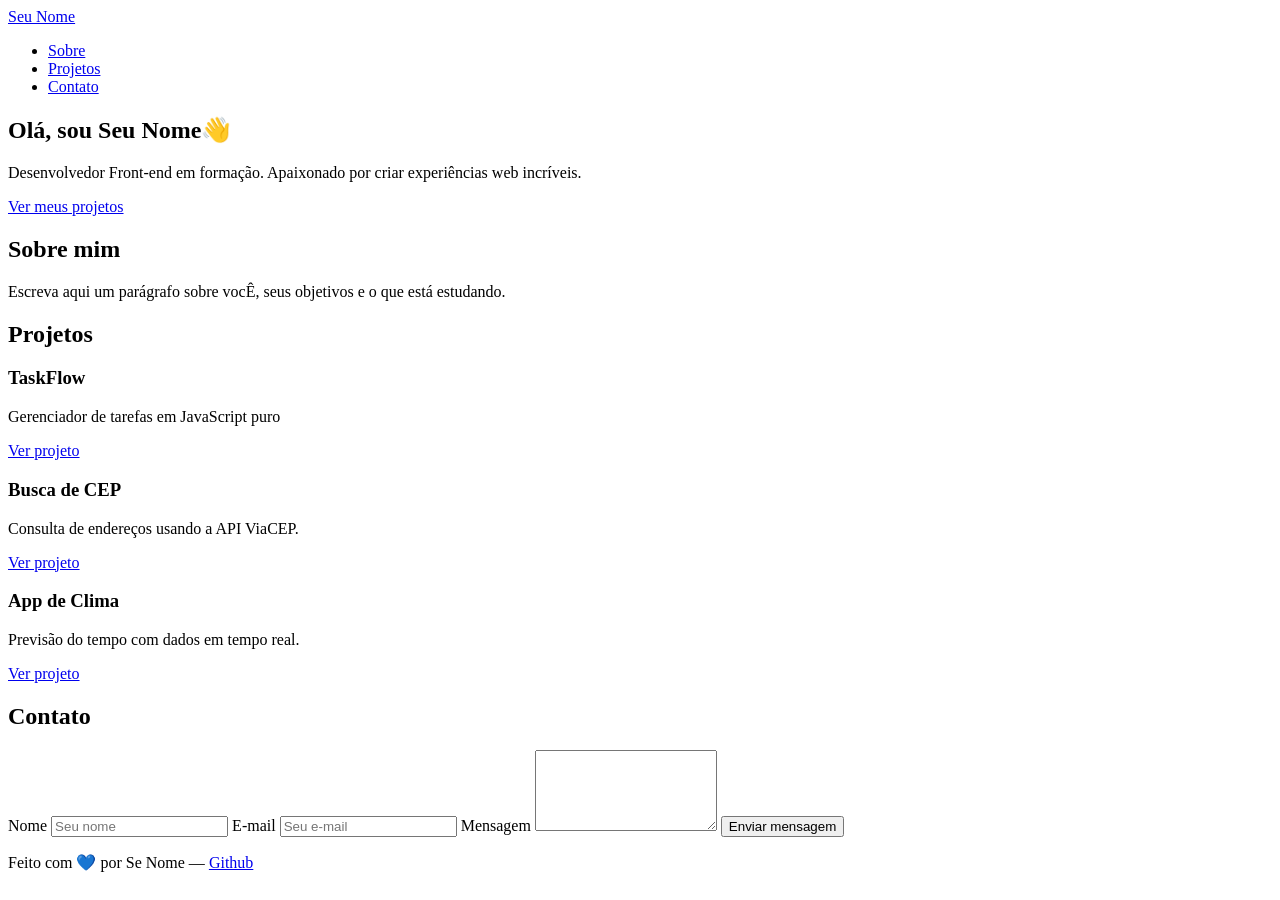
==== portfolio/index.html @ 0a6bc1ca "study: semantic HTML structure portfolio" ====
<!DOCTYPE html>
<html lang="pt-BR">

<head>
    <meta charset="UTF-8">
    <meta name="stylesheet" href="style.css">
</head>
<body>
    <header>
        <nav>
            <a href="#" class="logo">Seu Nome</a>
            <ul>
                <li><a href="#sobre">Sobre</a></li>
                <li><a href="#projetos">Projetos</a></li>
                <li><a href="#contato">Contato</a></li>
            </ul>
        </nav>
    </header>
    <main>
        <section id="hero">
            <h1>Olá, sou <span>Seu Nome</span>👋</h1>
            <p>Desenvolvedor Front-end em formação. Apaixonado por criar experiências web incríveis.</p>
            <a href="#projetos" class="btn">Ver meus projetos</a>
        </section>
        <section id="#sobre">
            <h2>Sobre mim</h2>
            <p>Escreva aqui um parágrafo sobre vocÊ, seus objetivos e o que está estudando.</p>
        </section>       
        <section id="#projetos">
            <h2>Projetos</h3>
            <article class="card">
                <h3>TaskFlow</h3>
                <p>Gerenciador de tarefas em JavaScript puro</p>
                <a href="#">Ver projeto</a>
            </article>
            <article class="card">
                <h3>Busca de CEP</h3>
                <p>Consulta de endereços usando a API ViaCEP.</p>
                <a href="#">Ver projeto</a>
            </article>
            <article class="card">
                <h3>App de Clima</h3>
                <p>Previsão do tempo com dados em tempo real.</p>
                <a href="#">Ver projeto</a>
            </article>
        </section>       
        <section id="#contato">
            <h2>Contato</h2>
            <form>
                <label for="nome">Nome</label>
                <input type="text" id="nome" placeholder="Seu nome">
                <label for="email">E-mail</label>
                <input type="email" id="email" placeholder="Seu e-mail">
                <label for="mensagem">Mensagem</label>
                <textarea name="mensagem" id="mensagem" rows="5"></textarea>
                <button type="submit">Enviar mensagem</button>
            </form>
        </section>       
    </main>
    <footer>
        <p>Feito com 💙 por Se Nome &mdash; <a href="https://github.com/das-ti">Github</a></p>
    </footer>
</body>
</html>
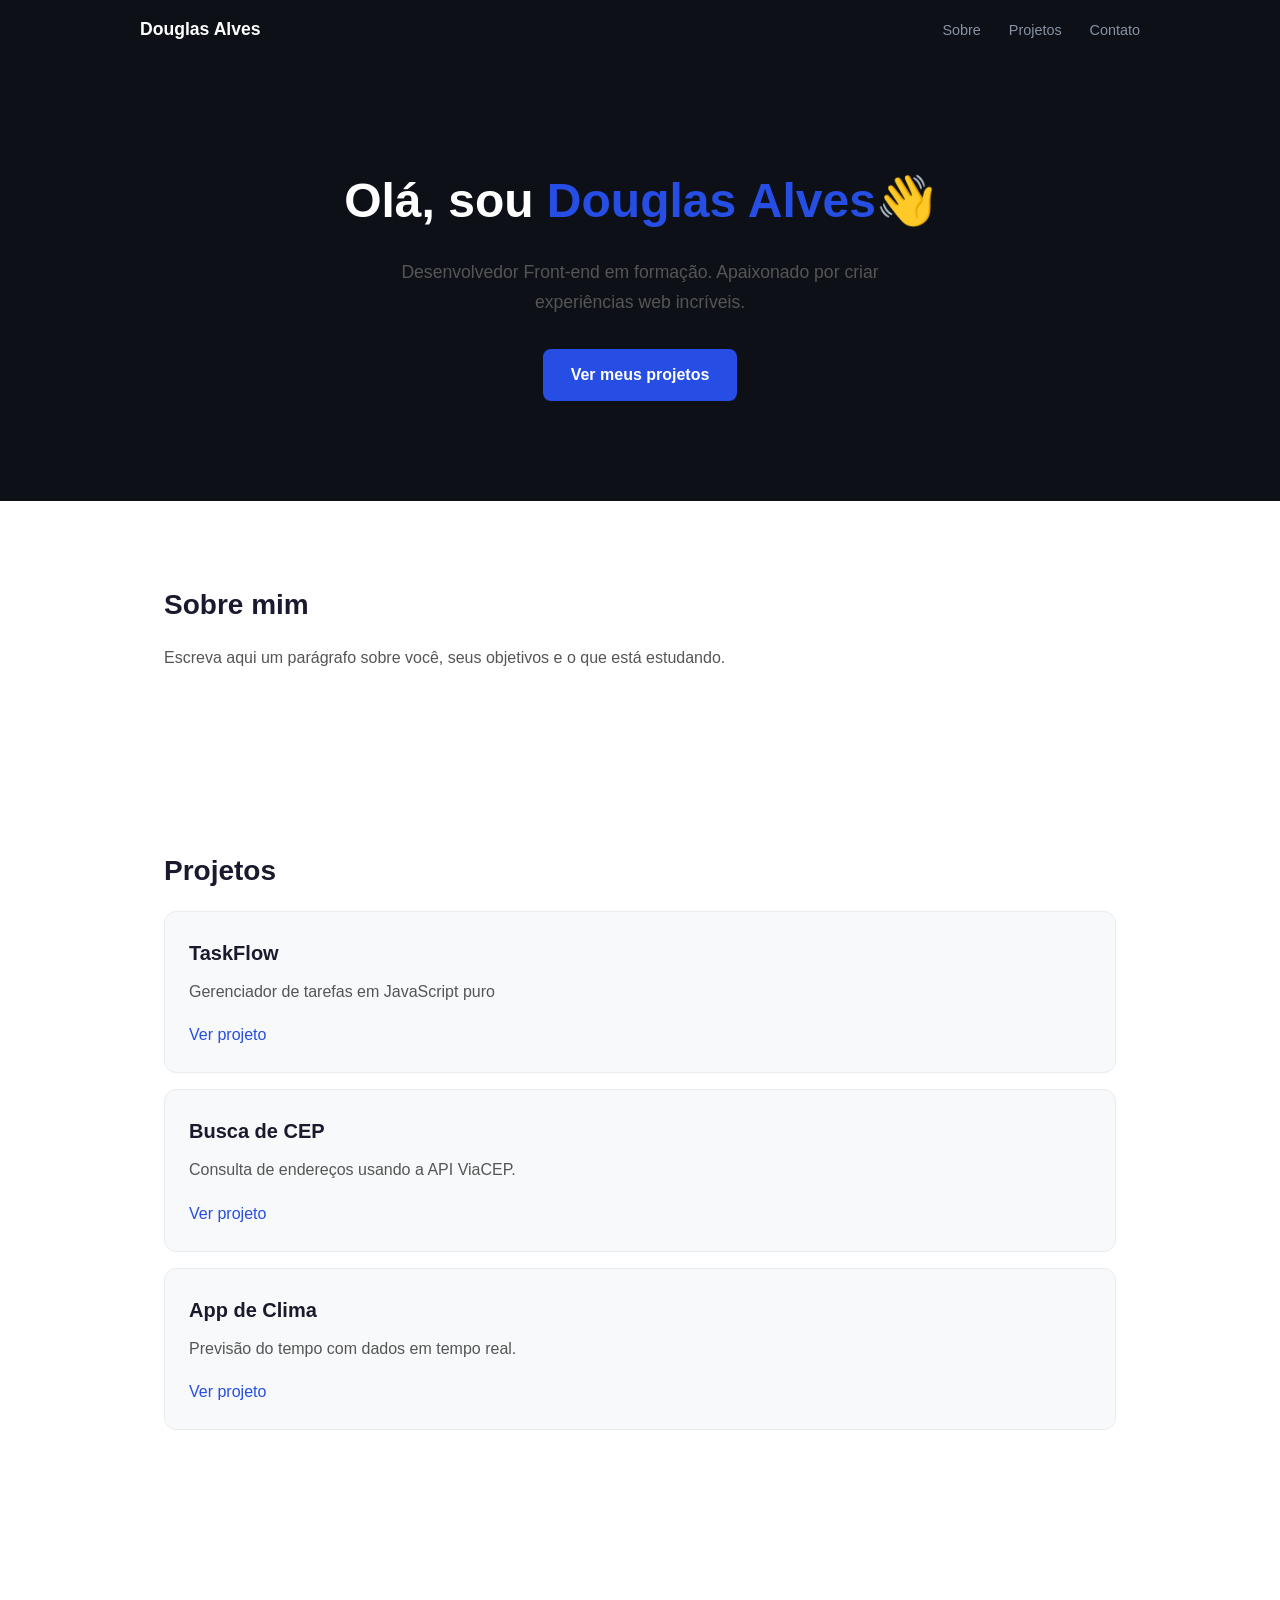
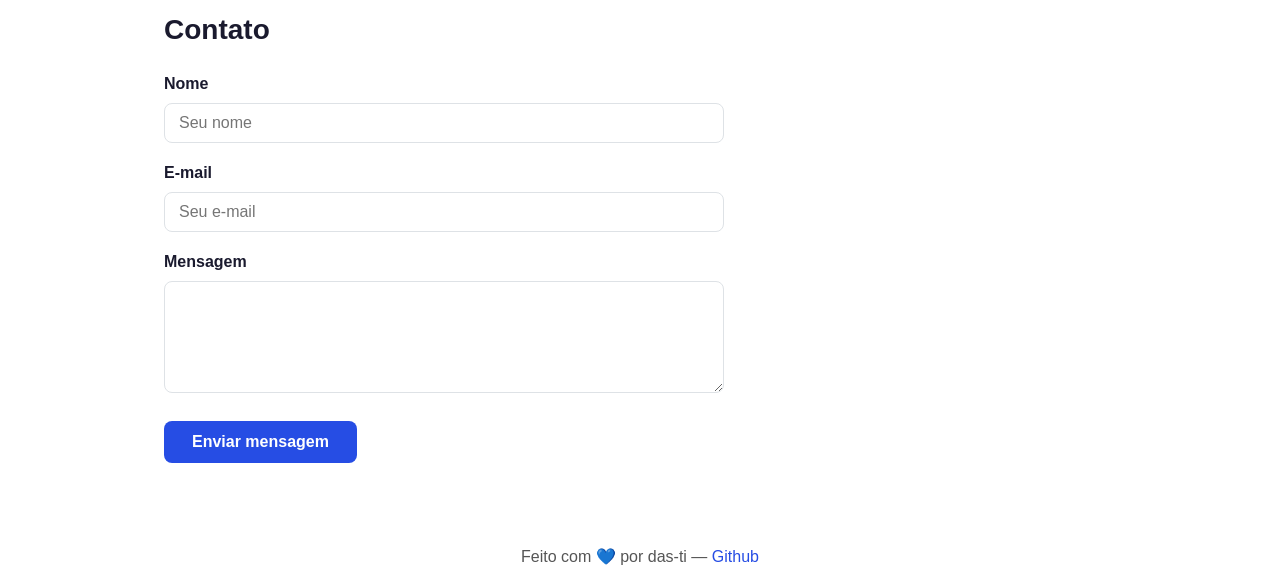
==== commit c2b3d966: "docs(portfolio): update heading and body text" ====
--- a/portfolio/index.html
+++ b/portfolio/index.html
@@ -3,12 +3,14 @@
 
 <head>
     <meta charset="UTF-8">
-    <meta name="stylesheet" href="style.css">
+    <meta name="viewport" content="width=device-width, initial-scale=1.0">
+    <link rel="stylesheet" href="style.css">
+    <title>Meu Portfólio | Douglas Alves </title>
 </head>
 <body>
     <header>
         <nav>
-            <a href="#" class="logo">Seu Nome</a>
+            <a href="#" class="logo">Douglas Alves</a>
             <ul>
                 <li><a href="#sobre">Sobre</a></li>
                 <li><a href="#projetos">Projetos</a></li>
@@ -16,15 +18,15 @@
             </ul>
         </nav>
     </header>
-    <main>
+    <main> 
         <section id="hero">
-            <h1>Olá, sou <span>Seu Nome</span>👋</h1>
+            <h1>Olá, sou <span>Douglas Alves</span>👋</h1>
             <p>Desenvolvedor Front-end em formação. Apaixonado por criar experiências web incríveis.</p>
             <a href="#projetos" class="btn">Ver meus projetos</a>
         </section>
         <section id="#sobre">
             <h2>Sobre mim</h2>
-            <p>Escreva aqui um parágrafo sobre vocÊ, seus objetivos e o que está estudando.</p>
+            <p>Escreva aqui um parágrafo sobre você, seus objetivos e o que está estudando.</p>
         </section>       
         <section id="#projetos">
             <h2>Projetos</h3>
@@ -58,7 +60,7 @@
         </section>       
     </main>
     <footer>
-        <p>Feito com 💙 por Se Nome &mdash; <a href="https://github.com/das-ti">Github</a></p>
+        <p>Feito com 💙 por das-ti &mdash; <a href="https://github.com/das-ti">Github</a></p>
     </footer>
 </body>
 </html>
--- a/portfolio/style.css
+++ b/portfolio/style.css
@@ -0,0 +1,197 @@
+/* RESET & BASE  */
+
+* {
+  margin: 0;
+  padding: 0;
+  box-sizing: border-box;
+}
+
+body {
+  font-family: "Poppins", sans-serif;
+  font-size: 16px;
+  line-height: 1.7;
+  color: #1a1a2e;
+  background: #fff;
+}
+
+/* TIPOGRAFIA */
+
+h1 {
+  font-size: 2.5rem;
+  font-weight: 700;
+  margin-bottom: 1rem;
+}
+
+h2 {
+  font-size: 1.75rem;
+  font-weight: 600;
+  margin-bottom: 1rem;
+}
+
+h3 {
+  font-size: 1.25rem;
+  font-weight: 600;
+  margin-bottom: 0.5rem;
+}
+
+p {
+  color: #555;
+  margin-bottom: 1rem;
+}
+
+a {
+  color: #264de4;
+  text-decoration: none;
+}
+a:hover {
+  text-decoration: underline;
+}
+
+/* LAYOUT */
+section {
+  padding: 80px 0;
+  max-width: 1000px;
+  margin: 0 auto;
+  padding-left: 24px;
+  padding-right: 24px;
+}
+
+/* HEADER */
+
+header {
+  background: #0d1117;
+  padding: 0 24px;
+  position: sticky;
+  top: 0;
+  z-index: 100;
+}
+
+header nav {
+  max-width: 1000px;
+  margin: 0 auto;
+  height: 60px;
+  display: flex;
+  align-items: center;
+  justify-content: space-between;
+}
+
+.logo {
+  font-weight: 700;
+  font-size: 1.1rem;
+  color: #fff;
+  text-decoration: none;
+}
+
+header nav ul {
+  list-style: none;
+  display: flex;
+  gap: 28px;
+}
+
+header nav ul a {
+  color: #8892a4;
+  font-size: 0.9rem;
+  transition: color 0.2s;
+}
+
+/* HERO */
+
+#hero {
+  background: #0d1117;
+  color: white;
+  text-align: center;
+  padding: 100px 24px;
+  max-width: 100%;
+}
+
+#hero h1 {
+  color: white;
+  font-size: 3rem;
+}
+#hero span {
+  color: #264de4;
+}
+#hero p {
+  color: white#8892a4;
+  font-size: 1.1rem;
+  max-width: 500px;
+  margin: 0 auto 2rem;
+}
+
+/* BOTÃO */
+
+.btn {
+  display: inline-block;
+  background: #264de4;
+  color: white;
+  padding: 12px 28px;
+  border-radius: 8px;
+  font-weight: 600;
+  transition: background 0.2s;
+}
+
+.btn:hover {
+  background: 1a3ab8;
+  text-decoration: none;
+}
+
+/* CARDS */
+
+.card {
+  background: #f8f9fa;
+  border: 1px solid #e9ecef;
+  border-radius: 12px;
+  padding: 24px;
+  margin-bottom: 16px;
+}
+
+/* FORMULÁRIO */
+
+form {
+  max-width: 560px;
+}
+
+label {
+  display: block;
+  font-weight: 600;
+  font-size: 0.875;
+  margin-bottom: 6px;
+  margin-top: 16px;
+}
+
+input,
+textarea {
+  width: 100%;
+  padding: 10px 14px;
+  border: 1px solid #dee2e6;
+  border-radius: 8px;
+  font-size: 1rem;
+  font-family: inherit;
+}
+
+input:focus,
+textarea:focus {
+  outline: none;
+  border-color: #264de4;
+  box-shadow: 3px rgba(38, 77, 228, 0.15);
+}
+
+form button {
+  margin-top: 20px;
+  background: #264de4;
+  color: white;
+  border: none;
+  padding: 12px 28px;
+  border-radius: 8px;
+  font-size: 1rem;
+  font-weight: 600;
+  cursor: pointer;
+}
+
+footer{
+    text-align: center;
+}
+
+footer a {
+    color: #264de4;
+}
